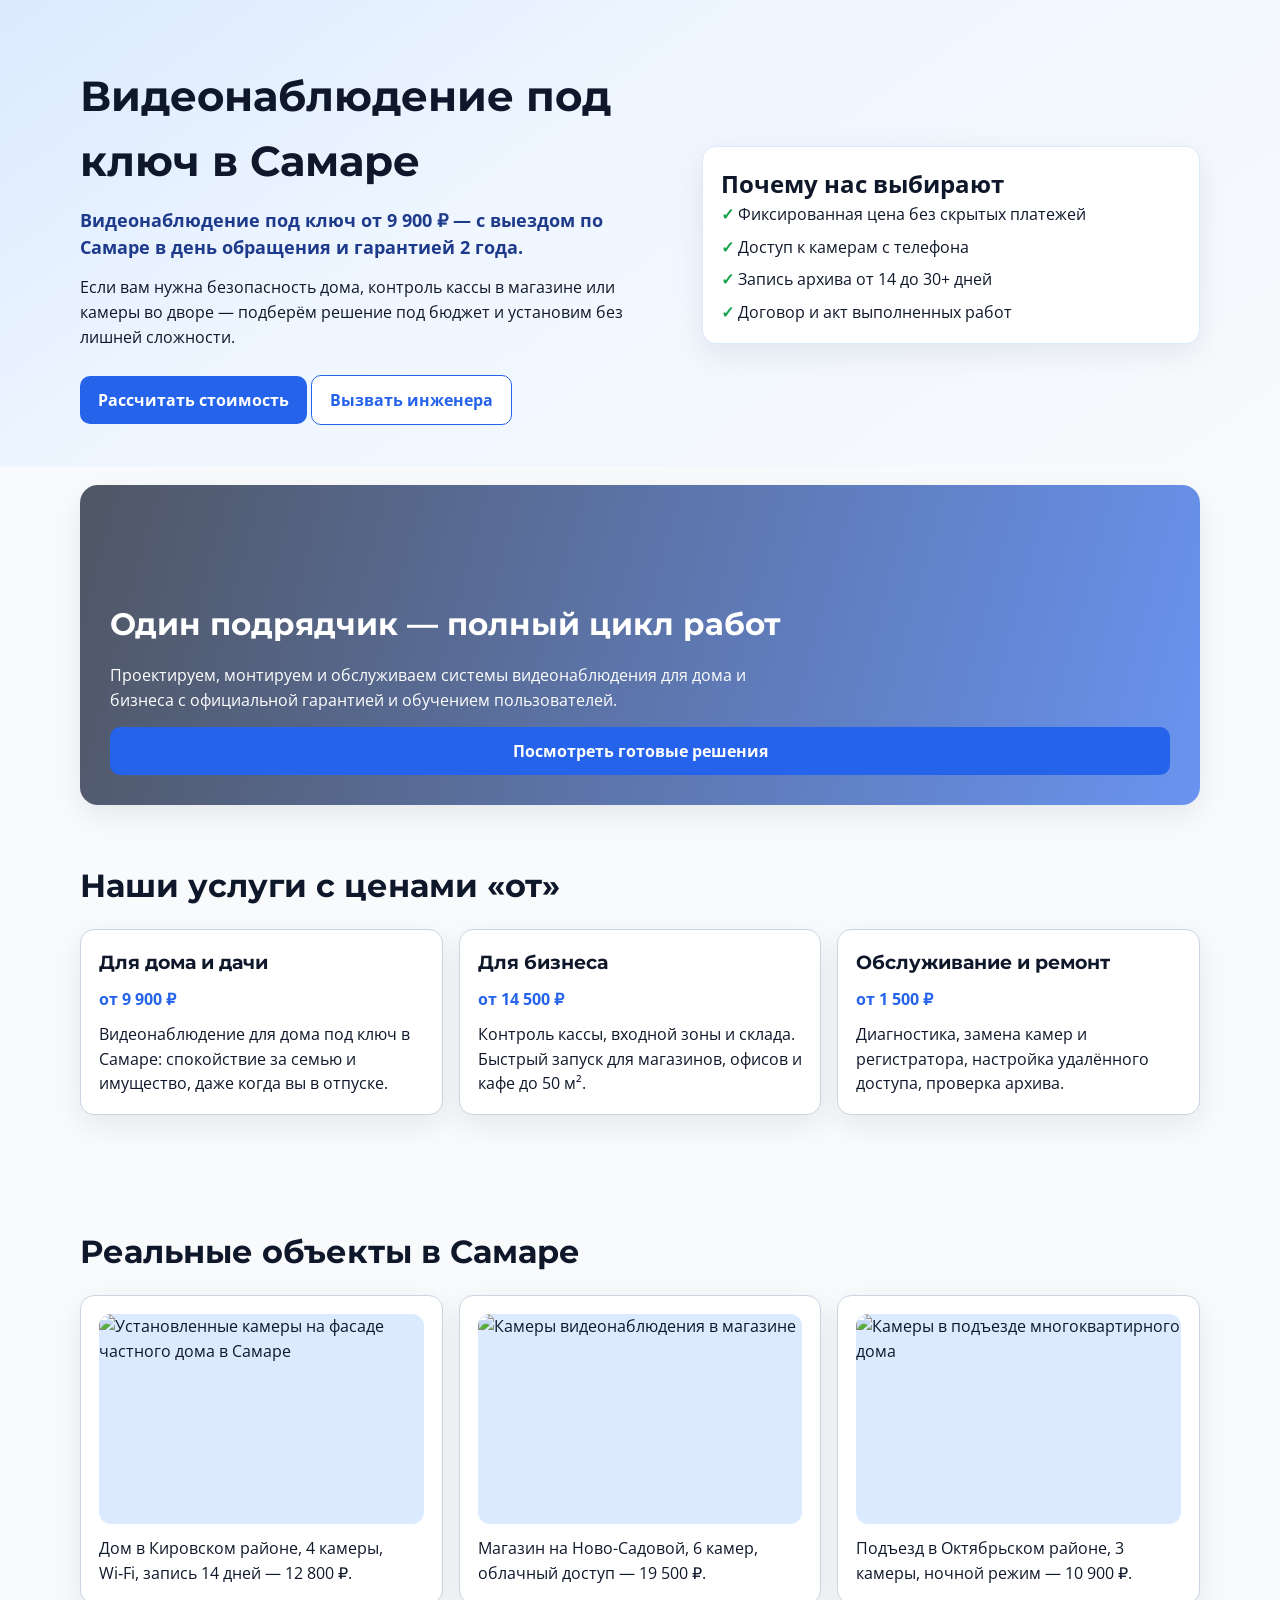
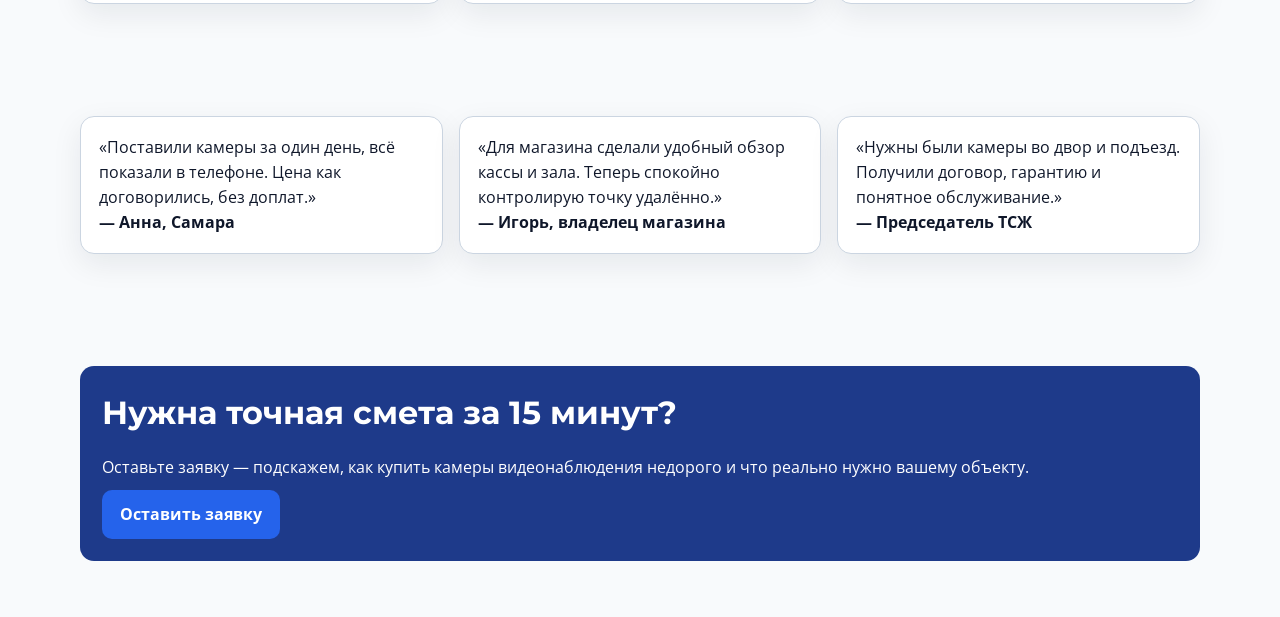
==== index.html @ 1992e1ee "Merge branch 'main' into codex/update-email-for-website-submissions" ====
<!DOCTYPE html>
<html lang="ru">
<head>
  <meta charset="UTF-8">
  <meta name="viewport" content="width=device-width, initial-scale=1.0">
  <title>Синтез Контроль — установка видеонаблюдения в Самаре от 9 900 ₽</title>
  <meta name="description" content="Установка видеонаблюдения Самара: дом, магазин, офис. Видеонаблюдение под ключ от 9 900 ₽, выезд в день обращения, гарантия 2 года.">
  <link rel="preconnect" href="https://fonts.googleapis.com">
  <link rel="preconnect" href="https://fonts.gstatic.com" crossorigin>
  <link href="https://fonts.googleapis.com/css2?family=Montserrat:wght@700&family=Open+Sans:wght@400;600;700&display=swap" rel="stylesheet">
  <link rel="stylesheet" href="css/style.css">
</head>
<body data-page="index">
  <a class="skip-link" href="#main">Перейти к содержимому</a>
  <div data-site-header></div>

  <main id="main">
    <section class="hero">
      <div class="container hero-grid">
        <div>
          <h1>Видеонаблюдение под ключ в Самаре</h1>
          <p class="offer">Видеонаблюдение под ключ от 9 900 ₽ — с выездом по Самаре в день обращения и гарантией 2 года.</p>
          <p>Если вам нужна безопасность дома, контроль кассы в магазине или камеры во дворе — подберём решение под бюджет и установим без лишней сложности.</p>
          <br>
          <a class="btn btn-primary" href="contacts.html#lead-form">Рассчитать стоимость</a>
          <a class="btn btn-outline" href="contacts.html">Вызвать инженера</a>
        </div>
        <aside class="hero-card">
          <h2>Почему нас выбирают</h2>
          <ul class="checks">
            <li>Фиксированная цена без скрытых платежей</li>
            <li>Доступ к камерам с телефона</li>
            <li>Запись архива от 14 до 30+ дней</li>
            <li>Договор и акт выполненных работ</li>
          </ul>
        </aside>
      </div>
    </section>


    <section class="hero-banner">
      <div class="container">
        <article class="banner-card" aria-label="Баннер с преимуществами">
          <h2>Один подрядчик — полный цикл работ</h2>
          <p>Проектируем, монтируем и обслуживаем системы видеонаблюдения для дома и бизнеса с официальной гарантией и обучением пользователей.</p>
          <a class="btn btn-primary" href="services.html">Посмотреть готовые решения</a>
        </article>
      </div>
    </section>

    <section class="section">
      <div class="container">
        <h2>Наши услуги с ценами «от»</h2>
        <div class="grid-3">
          <article class="service-card">
            <h3>Для дома и дачи</h3>
            <p class="price">от 9 900 ₽</p>
            <p>Видеонаблюдение для дома под ключ в Самаре: спокойствие за семью и имущество, даже когда вы в отпуске.</p>
          </article>
          <article class="service-card">
            <h3>Для бизнеса</h3>
            <p class="price">от 14 500 ₽</p>
            <p>Контроль кассы, входной зоны и склада. Быстрый запуск для магазинов, офисов и кафе до 50 м².</p>
          </article>
          <article class="service-card">
            <h3>Обслуживание и ремонт</h3>
            <p class="price">от 1 500 ₽</p>
            <p>Диагностика, замена камер и регистратора, настройка удалённого доступа, проверка архива.</p>
          </article>
        </div>
      </div>
    </section>

    <section class="section">
      <div class="container">
        <h2>Реальные объекты в Самаре</h2>
        <div class="grid-3">
          <figure class="portfolio-card">
            <div class="photo"><img src="https://images.unsplash.com/photo-1558002038-1055907df827?auto=format&fit=crop&w=900&q=60" alt="Установленные камеры на фасаде частного дома в Самаре"></div>
            <figcaption>Дом в Кировском районе, 4 камеры, Wi‑Fi, запись 14 дней — 12 800 ₽.</figcaption>
          </figure>
          <figure class="portfolio-card">
            <div class="photo"><img src="https://images.unsplash.com/photo-1607082350899-7e105aa886ae?auto=format&fit=crop&w=900&q=60" alt="Камеры видеонаблюдения в магазине"></div>
            <figcaption>Магазин на Ново-Садовой, 6 камер, облачный доступ — 19 500 ₽.</figcaption>
          </figure>
          <figure class="portfolio-card">
            <div class="photo"><img src="https://images.unsplash.com/photo-1545259741-2ea3ebf61fa3?auto=format&fit=crop&w=900&q=60" alt="Камеры в подъезде многоквартирного дома"></div>
            <figcaption>Подъезд в Октябрьском районе, 3 камеры, ночной режим — 10 900 ₽.</figcaption>
          </figure>
        </div>
      </div>
    </section>

    <section class="section">
      <div class="container grid-3">
        <article class="review-card">
          <p>«Поставили камеры за один день, всё показали в телефоне. Цена как договорились, без доплат.»</p>
          <strong>— Анна, Самара</strong>
        </article>
        <article class="review-card">
          <p>«Для магазина сделали удобный обзор кассы и зала. Теперь спокойно контролирую точку удалённо.»</p>
          <strong>— Игорь, владелец магазина</strong>
        </article>
        <article class="review-card">
          <p>«Нужны были камеры во двор и подъезд. Получили договор, гарантию и понятное обслуживание.»</p>
          <strong>— Председатель ТСЖ</strong>
        </article>
      </div>
    </section>

    <section class="section">
      <div class="container cta-strip">
        <div>
          <h2>Нужна точная смета за 15 минут?</h2>
          <p>Оставьте заявку — подскажем, как купить камеры видеонаблюдения недорого и что реально нужно вашему объекту.</p>
        </div>
        <a class="btn btn-primary" href="contacts.html#lead-form">Оставить заявку</a>
      </div>
    </section>
  </main>

  <div data-site-footer></div>

  <script src="js/main.js"></script>
  <!-- Вставьте коды Яндекс.Метрики и Google Analytics перед </body> -->
</body>
</html>
---- css/style.css ----
:root {
  --primary: #1e3a8a;
  --primary-light: #2563eb;
  --bg: #f8fafc;
  --white: #ffffff;
  --text: #0f172a;
  --muted: #475569;
  --border: #cbd5e1;
  --ok: #16a34a;
  --radius: 14px;
  --shadow: 0 10px 30px rgba(15, 23, 42, 0.08);
}

* {
  box-sizing: border-box;
  margin: 0;
  padding: 0;
}

html {
  scroll-behavior: smooth;
}

body {
  font-family: "Open Sans", Arial, sans-serif;
  color: var(--text);
  background: var(--bg);
  line-height: 1.55;
}

img {
  max-width: 100%;
  display: block;
}

a {
  color: inherit;
  text-decoration: none;
}

.container {
  width: min(1120px, 92%);
  margin: 0 auto;
}

.skip-link {
  position: absolute;
  left: -9999px;
}

.skip-link:focus {
  left: 12px;
  top: 12px;
  background: var(--primary-light);
  color: #fff;
  padding: 8px 12px;
  border-radius: 8px;
  z-index: 100;
}

.site-header {
  position: sticky;
  top: 0;
  z-index: 1000;
  border-bottom: 1px solid var(--border);
  background: rgba(255, 255, 255, 0.95);
  backdrop-filter: blur(6px);
}

.header-inner {
  display: flex;
  align-items: center;
  justify-content: space-between;
  gap: 16px;
  padding: 12px 0;
}

.logo {
  display: flex;
  align-items: center;
  gap: 10px;
  font-family: "Montserrat", "Open Sans", sans-serif;
  font-weight: 700;
}

.logo-badge {
  width: 34px;
  height: 34px;
  border-radius: 8px;
  background: var(--primary-light);
}

.nav {
  display: flex;
  align-items: center;
  gap: 14px;
  flex-wrap: wrap;
  justify-content: flex-end;
}

.nav-link {
  font-size: 0.94rem;
  color: var(--muted);
}

.nav-link.active,
.nav-link:hover {
  color: var(--primary);
}

.phone-pill {
  white-space: nowrap;
  font-weight: 700;
  color: var(--primary);
}

.btn {
  display: inline-flex;
  align-items: center;
  justify-content: center;
  gap: 6px;
  padding: 12px 18px;
  border: none;
  border-radius: 10px;
  font-weight: 700;
  cursor: pointer;
}

.btn-primary {
  background: var(--primary-light);
  color: #fff;
}

.btn-outline {
  border: 1px solid var(--primary-light);
  color: var(--primary-light);
  background: #fff;
}

.hero {
  padding: 64px 0 42px;
  background: linear-gradient(145deg, #dbeafe 0%, #eff6ff 40%, #f8fafc 100%);
}

.hero-grid {
  display: grid;
  grid-template-columns: 1.2fr 1fr;
  gap: 24px;
  align-items: center;
}

.hero h1,
.page-hero h1 {
  font-family: "Montserrat", "Open Sans", sans-serif;
  font-size: clamp(1.8rem, 3.3vw, 2.7rem);
  margin-bottom: 12px;
}

.hero .offer {
  font-size: 1.1rem;
  font-weight: 700;
  color: var(--primary);
  margin-bottom: 14px;
}

.hero-card,
.info-card {
  background: #fff;
  border-radius: var(--radius);
  box-shadow: var(--shadow);
  border: 1px solid #dbeafe;
  padding: 18px;
}

.hero-banner {
  padding: 18px 0 0;
}

.banner-card {
  min-height: 320px;
  border-radius: 18px;
  padding: 30px;
  background: linear-gradient(105deg, rgba(15, 23, 42, 0.72), rgba(37, 99, 235, 0.68)),
    url('https://images.unsplash.com/photo-1563013544-824ae1b704d3?auto=format&fit=crop&w=1600&q=60') center/cover;
  color: #fff;
  display: flex;
  flex-direction: column;
  justify-content: flex-end;
  gap: 14px;
  box-shadow: var(--shadow);
}

.banner-card h2 {
  font-family: "Montserrat", "Open Sans", sans-serif;
  font-size: clamp(1.5rem, 2.4vw, 2.1rem);
}

.banner-card p {
  max-width: 700px;
}

.section {
  padding: 56px 0;
}

.section h2 {
  font-family: "Montserrat", "Open Sans", sans-serif;
  font-size: clamp(1.4rem, 2.6vw, 2rem);
  margin-bottom: 18px;
}

.grid-3 {
  display: grid;
  grid-template-columns: repeat(3, minmax(0, 1fr));
  gap: 16px;
}

.grid-2 {
  display: grid;
  grid-template-columns: repeat(2, minmax(0, 1fr));
  gap: 18px;
}

.service-card,
.review-card,
.portfolio-card,
.contact-card {
  background: var(--white);
  border: 1px solid var(--border);
  border-radius: var(--radius);
  padding: 18px;
  box-shadow: var(--shadow);
}

.service-card h3,
.portfolio-card h3 {
  margin-bottom: 10px;
  font-family: "Montserrat", "Open Sans", sans-serif;
}

.service-accordion {
  display: grid;
  gap: 14px;
}

.service-expand {
  border-radius: var(--radius);
  border: 1px solid #bfdbfe;
  background: #fff;
  box-shadow: var(--shadow);
  overflow: hidden;
}

.service-expand summary {
  list-style: none;
  cursor: pointer;
  padding: 18px;
  display: flex;
  justify-content: space-between;
  align-items: center;
  gap: 10px;
  background: linear-gradient(145deg, #eff6ff 0%, #fff 100%);
}

.service-expand summary::-webkit-details-marker {
  display: none;
}

.service-expand summary strong {
  font-family: "Montserrat", "Open Sans", sans-serif;
  font-size: 1.08rem;
  display: block;
}

.service-expand summary small {
  color: var(--muted);
}

.expand-content {
  padding: 0 18px 18px;
}

.expand-content ul {
  padding-left: 20px;
  display: grid;
  gap: 8px;
}

.price {
  color: var(--primary-light);
  font-weight: 700;
  margin-bottom: 10px;
}

.checks {
  list-style: none;
  display: grid;
  gap: 8px;
}

.checks li::before {
  content: "✓ ";
  color: var(--ok);
  font-weight: 700;
}

.photo {
  border-radius: 12px;
  overflow: hidden;
  background: #dbeafe;
  height: 210px;
  margin-bottom: 12px;
}

.photo img {
  width: 100%;
  height: 100%;
  object-fit: cover;
}

.cta-strip {
  background: var(--primary);
  color: #fff;
  border-radius: var(--radius);
  padding: 22px;
  display: flex;
  justify-content: space-between;
  align-items: center;
  gap: 10px;
  flex-wrap: wrap;
}

.page-hero {
  padding: 44px 0;
  background: linear-gradient(145deg, #eff6ff 0%, #f8fafc 100%);
  border-bottom: 1px solid #dbeafe;
}

.contact-highlight {
  border-color: #bfdbfe;
}

.social-links {
  display: flex;
  flex-wrap: wrap;
  gap: 10px;
  margin: 14px 0 10px;
}

.social-link {
  display: inline-flex;
  align-items: center;
  gap: 8px;
  padding: 8px 12px;
  border-radius: 999px;
  font-weight: 700;
  color: #fff;
}

.social-link.tg {
  background: #229ed9;
}

.social-link.max {
  background: #6366f1;
}

.social-link svg {
  width: 18px;
  height: 18px;
  fill: currentColor;
}

.max-icon {
  width: 18px;
  height: 18px;
  border-radius: 50%;
  display: grid;
  place-items: center;
  font-size: 0.75rem;
  background: rgba(255, 255, 255, 0.24);
}

.form {
  display: grid;
  gap: 10px;
}

.form input,
.form select,
.form textarea {
  width: 100%;
  border: 1px solid var(--border);
  border-radius: 10px;
  padding: 10px 12px;
  font: inherit;
}

.form small {
  color: var(--muted);
}

.form-note {
  color: var(--ok);
  min-height: 1.2em;
}

.site-footer {
  margin-top: 54px;
  background: #0f172a;
  color: #cbd5e1;
  padding: 30px 0;
}

.footer-grid {
  display: grid;
  gap: 10px;
}

.mobile-actions {
  display: none;
}

@media (max-width: 980px) {
  .hero-grid,
  .grid-3,
  .grid-2 {
    grid-template-columns: 1fr;
  }
}

@media (max-width: 760px) {
  .header-inner {
    align-items: flex-start;
    flex-direction: column;
  }

  .nav {
    justify-content: flex-start;
  }

  .mobile-actions {
    display: grid;
    grid-template-columns: 1fr 1fr 1fr;
    position: fixed;
    bottom: 0;
    left: 0;
    right: 0;
    background: #fff;
    border-top: 1px solid var(--border);
    z-index: 1000;
  }

  .mobile-actions a {
    text-align: center;
    padding: 12px;
    font-weight: 700;
  }

  .mobile-actions .tg {
    background: #0ea5e9;
    color: #fff;
  }

  .mobile-actions .max {
    background: #7c3aed;
    color: #fff;
  }

  .site-footer {
    padding-bottom: 78px;
  }
}
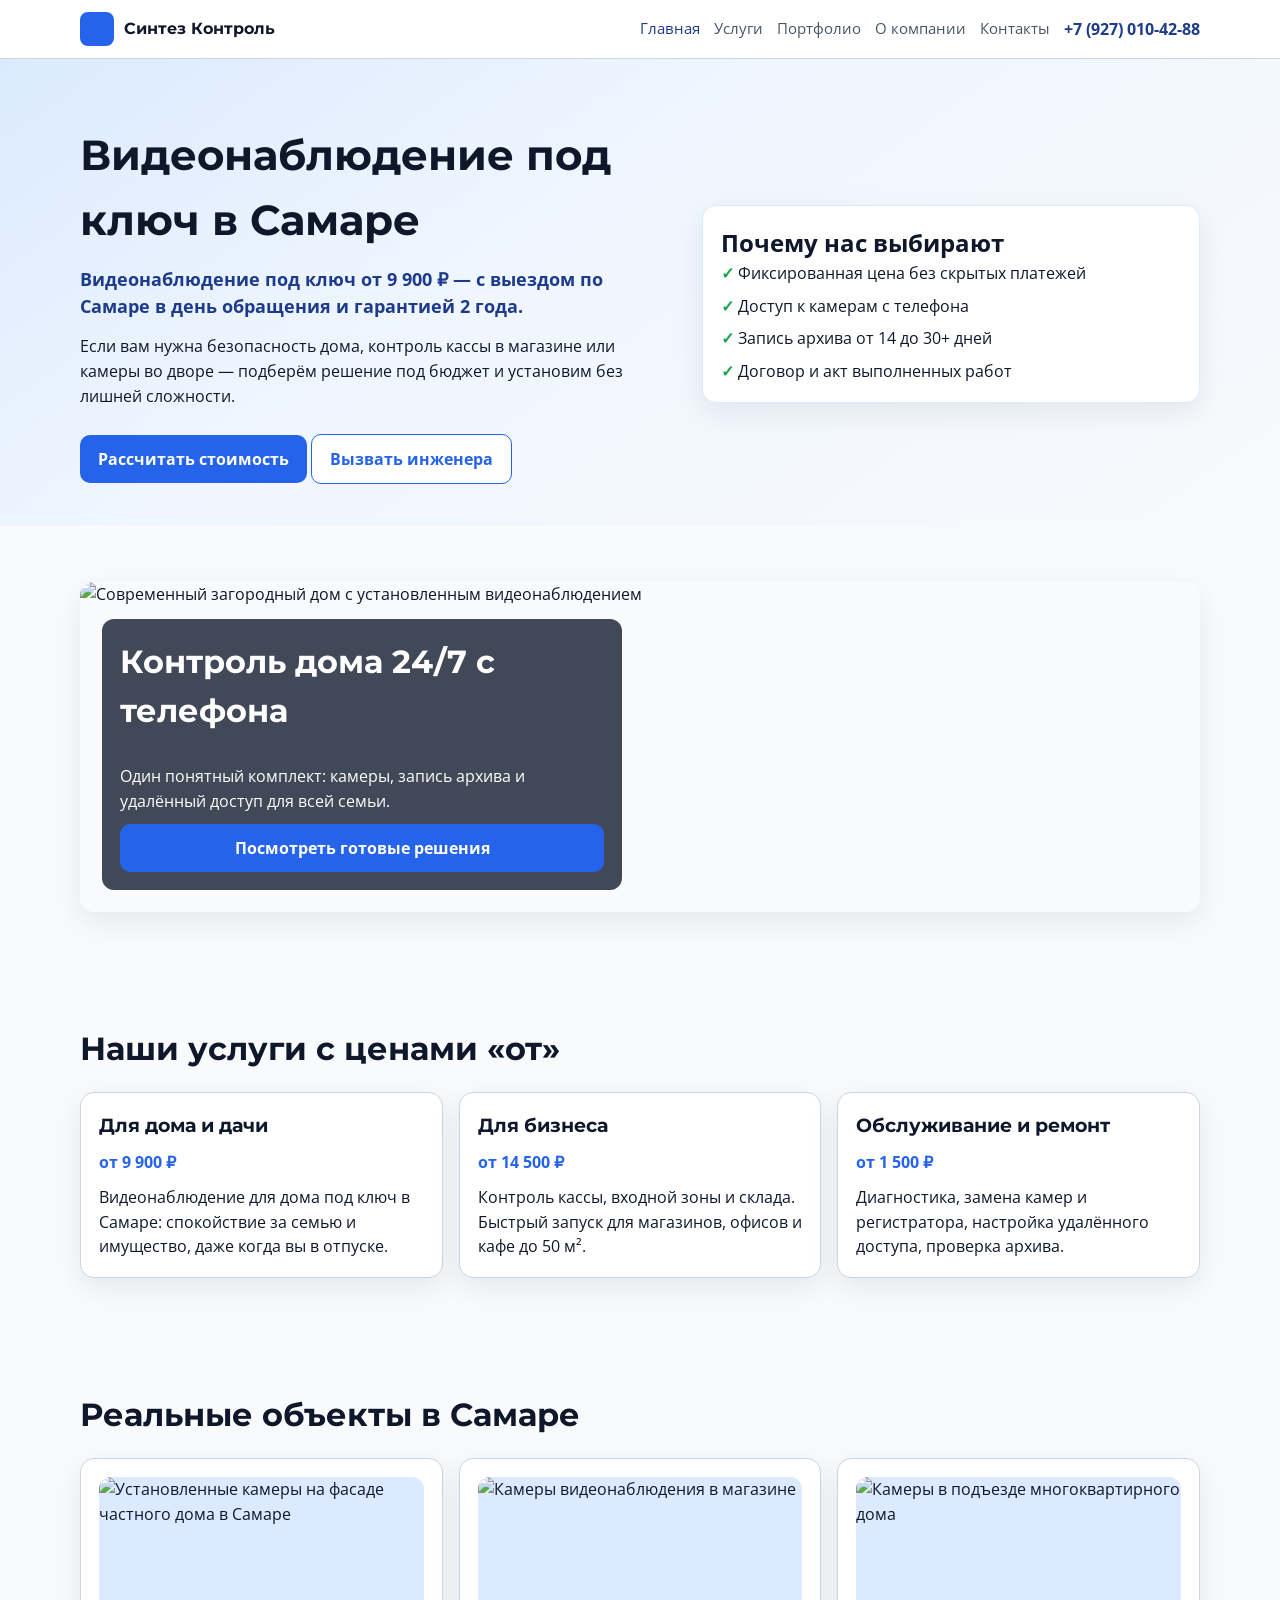
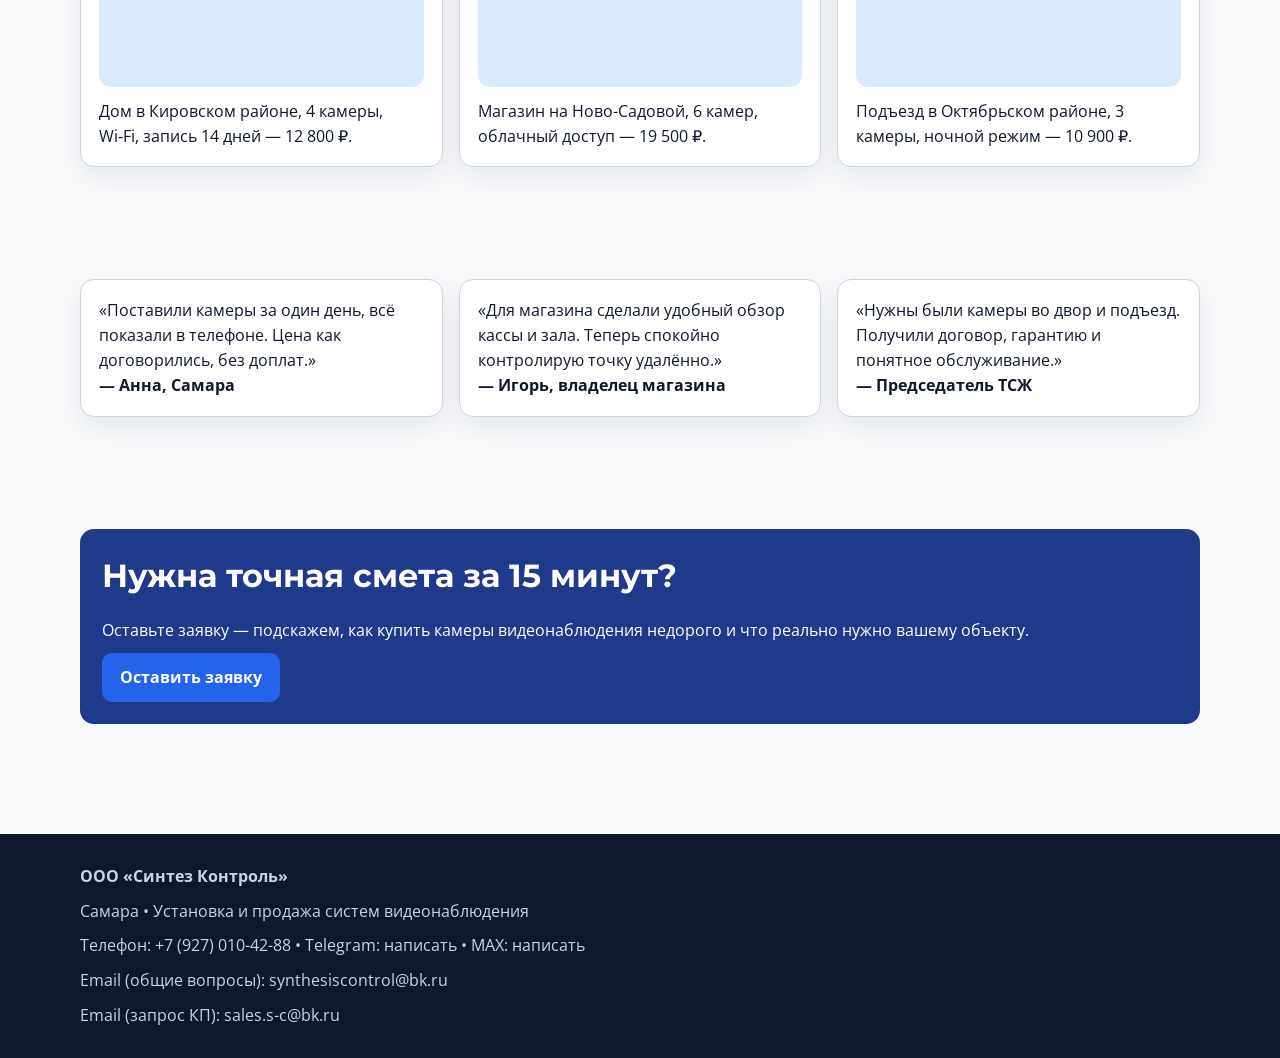
==== commit 539197b6: "Обновить лид-форму и дизайн ключевых страниц" ====
--- a/index.html
+++ b/index.html
@@ -37,13 +37,15 @@
       </div>
     </section>
 
-
-    <section class="hero-banner">
+    <section class="section">
       <div class="container">
-        <article class="banner-card" aria-label="Баннер с преимуществами">
-          <h2>Один подрядчик — полный цикл работ</h2>
-          <p>Проектируем, монтируем и обслуживаем системы видеонаблюдения для дома и бизнеса с официальной гарантией и обучением пользователей.</p>
-          <a class="btn btn-primary" href="services.html">Посмотреть готовые решения</a>
+        <article class="promo-banner">
+          <img src="https://images.unsplash.com/photo-1594904351111-a072f80b1a71?auto=format&fit=crop&w=1600&q=80" alt="Современный загородный дом с установленным видеонаблюдением">
+          <div class="promo-banner__content">
+            <h2>Контроль дома 24/7 с телефона</h2>
+            <p>Один понятный комплект: камеры, запись архива и удалённый доступ для всей семьи.</p>
+            <a class="btn btn-primary" href="services.html">Посмотреть готовые решения</a>
+          </div>
         </article>
       </div>
     </section>
--- a/css/style.css
+++ b/css/style.css
@@ -172,33 +172,6 @@
   padding: 18px;
 }
 
-.hero-banner {
-  padding: 18px 0 0;
-}
-
-.banner-card {
-  min-height: 320px;
-  border-radius: 18px;
-  padding: 30px;
-  background: linear-gradient(105deg, rgba(15, 23, 42, 0.72), rgba(37, 99, 235, 0.68)),
-    url('https://images.unsplash.com/photo-1563013544-824ae1b704d3?auto=format&fit=crop&w=1600&q=60') center/cover;
-  color: #fff;
-  display: flex;
-  flex-direction: column;
-  justify-content: flex-end;
-  gap: 14px;
-  box-shadow: var(--shadow);
-}
-
-.banner-card h2 {
-  font-family: "Montserrat", "Open Sans", sans-serif;
-  font-size: clamp(1.5rem, 2.4vw, 2.1rem);
-}
-
-.banner-card p {
-  max-width: 700px;
-}
-
 .section {
   padding: 56px 0;
 }
@@ -238,54 +211,6 @@
   font-family: "Montserrat", "Open Sans", sans-serif;
 }
 
-.service-accordion {
-  display: grid;
-  gap: 14px;
-}
-
-.service-expand {
-  border-radius: var(--radius);
-  border: 1px solid #bfdbfe;
-  background: #fff;
-  box-shadow: var(--shadow);
-  overflow: hidden;
-}
-
-.service-expand summary {
-  list-style: none;
-  cursor: pointer;
-  padding: 18px;
-  display: flex;
-  justify-content: space-between;
-  align-items: center;
-  gap: 10px;
-  background: linear-gradient(145deg, #eff6ff 0%, #fff 100%);
-}
-
-.service-expand summary::-webkit-details-marker {
-  display: none;
-}
-
-.service-expand summary strong {
-  font-family: "Montserrat", "Open Sans", sans-serif;
-  font-size: 1.08rem;
-  display: block;
-}
-
-.service-expand summary small {
-  color: var(--muted);
-}
-
-.expand-content {
-  padding: 0 18px 18px;
-}
-
-.expand-content ul {
-  padding-left: 20px;
-  display: grid;
-  gap: 8px;
-}
-
 .price {
   color: var(--primary-light);
   font-weight: 700;
@@ -334,51 +259,6 @@
   padding: 44px 0;
   background: linear-gradient(145deg, #eff6ff 0%, #f8fafc 100%);
   border-bottom: 1px solid #dbeafe;
-}
-
-.contact-highlight {
-  border-color: #bfdbfe;
-}
-
-.social-links {
-  display: flex;
-  flex-wrap: wrap;
-  gap: 10px;
-  margin: 14px 0 10px;
-}
-
-.social-link {
-  display: inline-flex;
-  align-items: center;
-  gap: 8px;
-  padding: 8px 12px;
-  border-radius: 999px;
-  font-weight: 700;
-  color: #fff;
-}
-
-.social-link.tg {
-  background: #229ed9;
-}
-
-.social-link.max {
-  background: #6366f1;
-}
-
-.social-link svg {
-  width: 18px;
-  height: 18px;
-  fill: currentColor;
-}
-
-.max-icon {
-  width: 18px;
-  height: 18px;
-  border-radius: 50%;
-  display: grid;
-  place-items: center;
-  font-size: 0.75rem;
-  background: rgba(255, 255, 255, 0.24);
 }
 
 .form {
@@ -421,6 +301,129 @@
   display: none;
 }
 
+
+.promo-banner {
+  position: relative;
+  min-height: 330px;
+  border-radius: var(--radius);
+  overflow: hidden;
+  box-shadow: var(--shadow);
+}
+
+.promo-banner img {
+  width: 100%;
+  height: 100%;
+  object-fit: cover;
+}
+
+.promo-banner__content {
+  position: absolute;
+  left: 22px;
+  bottom: 22px;
+  max-width: 520px;
+  background: rgba(15, 23, 42, 0.78);
+  color: #fff;
+  padding: 18px;
+  border-radius: 12px;
+  display: grid;
+  gap: 10px;
+}
+
+.services-stack {
+  display: grid;
+  gap: 14px;
+}
+
+.service-accordion {
+  background: linear-gradient(160deg, #ffffff 0%, #f8fbff 100%);
+  border: 1px solid #bfdbfe;
+  border-radius: var(--radius);
+  padding: 18px;
+  box-shadow: var(--shadow);
+}
+
+.service-accordion summary {
+  list-style: none;
+  display: flex;
+  align-items: center;
+  justify-content: space-between;
+  gap: 12px;
+  cursor: pointer;
+}
+
+.service-accordion summary::-webkit-details-marker {
+  display: none;
+}
+
+.accordion-hint {
+  color: var(--muted);
+  font-size: 0.9rem;
+}
+
+.service-accordion__body {
+  margin-top: 14px;
+  padding-top: 14px;
+  border-top: 1px dashed #bfdbfe;
+}
+
+.service-accordion__body ul {
+  margin-top: 10px;
+  padding-left: 18px;
+  display: grid;
+  gap: 8px;
+}
+
+.contacts-layout .contact-card {
+  padding: 24px;
+}
+
+.contact-card--highlight {
+  background: linear-gradient(155deg, #eff6ff 0%, #ffffff 100%);
+  border-color: #bfdbfe;
+}
+
+.social-grid {
+  display: grid;
+  grid-template-columns: repeat(2, minmax(0, 1fr));
+  gap: 10px;
+  margin: 14px 0;
+}
+
+.social-link {
+  display: inline-flex;
+  align-items: center;
+  justify-content: center;
+  gap: 8px;
+  border-radius: 10px;
+  padding: 12px 14px;
+  font-weight: 700;
+  color: #fff;
+}
+
+.social-link__icon {
+  width: 26px;
+  height: 26px;
+  border-radius: 50%;
+  display: inline-flex;
+  align-items: center;
+  justify-content: center;
+  font-size: 0.9rem;
+  background: rgba(255, 255, 255, 0.25);
+}
+
+.social-link--telegram {
+  background: #0ea5e9;
+}
+
+.social-link--max {
+  background: #7c3aed;
+}
+
+.form button[disabled] {
+  opacity: 0.7;
+  cursor: wait;
+}
+
 @media (max-width: 980px) {
   .hero-grid,
   .grid-3,
@@ -437,6 +440,21 @@
 
   .nav {
     justify-content: flex-start;
+  }
+
+  .promo-banner {
+    min-height: 280px;
+  }
+
+  .promo-banner__content {
+    left: 14px;
+    right: 14px;
+    bottom: 14px;
+    max-width: none;
+  }
+
+  .social-grid {
+    grid-template-columns: 1fr;
   }
 
   .mobile-actions {
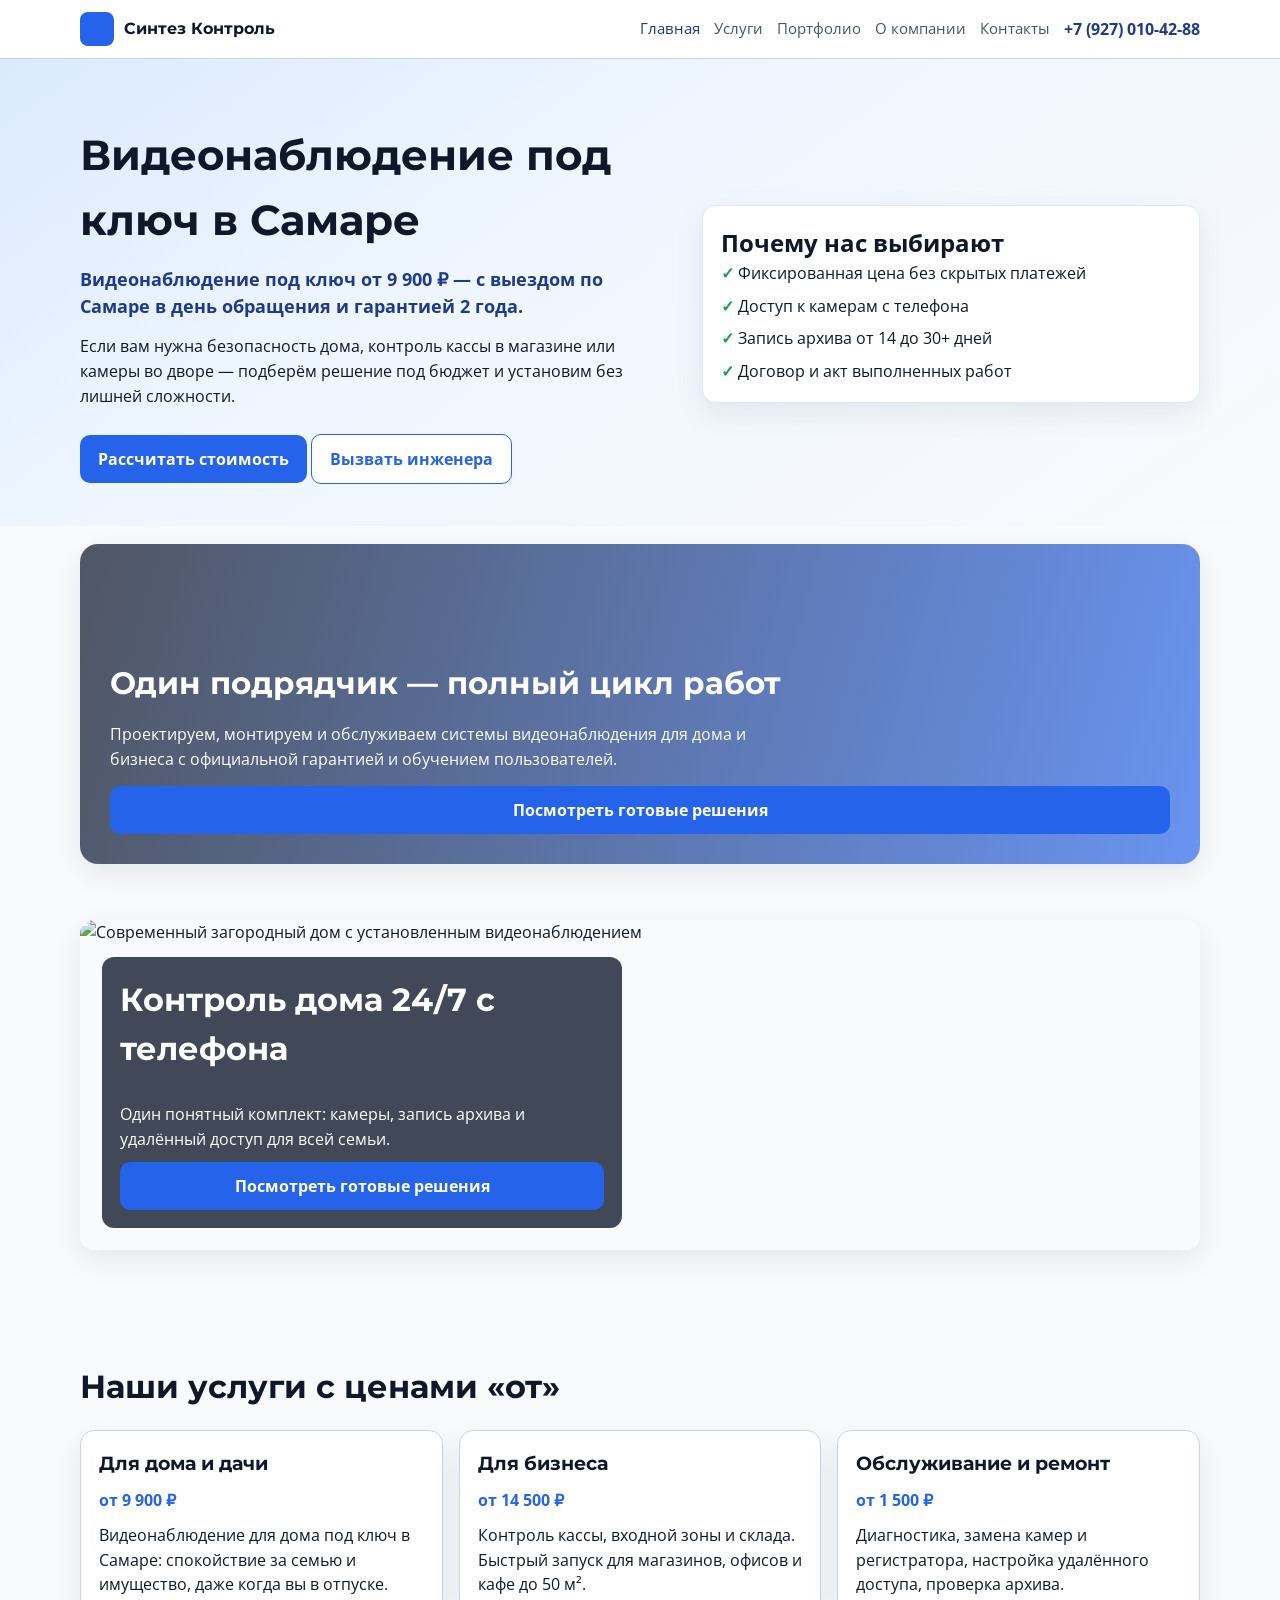
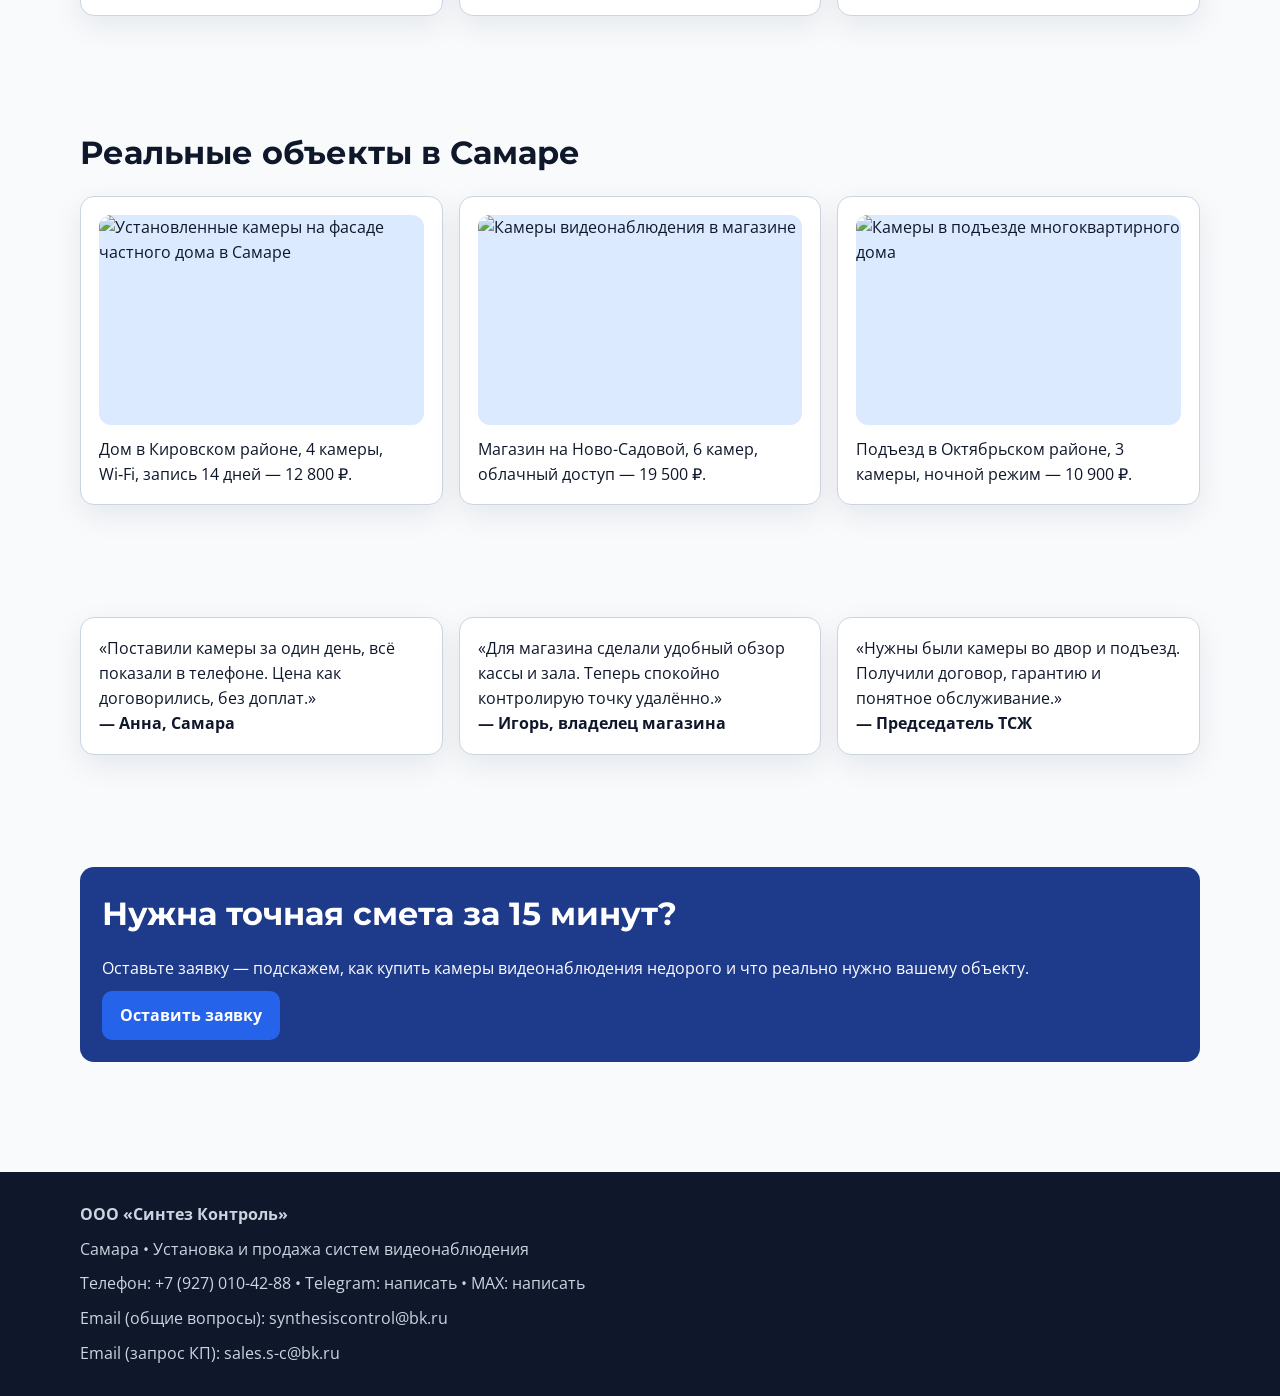
==== commit 806ecf9f: "Merge branch 'main' into codex/replace-phone-number-and-update-messaging-apps" ====
--- a/index.html
+++ b/index.html
@@ -34,6 +34,17 @@
             <li>Договор и акт выполненных работ</li>
           </ul>
         </aside>
+      </div>
+    </section>
+
+
+    <section class="hero-banner">
+      <div class="container">
+        <article class="banner-card" aria-label="Баннер с преимуществами">
+          <h2>Один подрядчик — полный цикл работ</h2>
+          <p>Проектируем, монтируем и обслуживаем системы видеонаблюдения для дома и бизнеса с официальной гарантией и обучением пользователей.</p>
+          <a class="btn btn-primary" href="services.html">Посмотреть готовые решения</a>
+        </article>
       </div>
     </section>
 
--- a/css/style.css
+++ b/css/style.css
@@ -172,6 +172,33 @@
   padding: 18px;
 }
 
+.hero-banner {
+  padding: 18px 0 0;
+}
+
+.banner-card {
+  min-height: 320px;
+  border-radius: 18px;
+  padding: 30px;
+  background: linear-gradient(105deg, rgba(15, 23, 42, 0.72), rgba(37, 99, 235, 0.68)),
+    url('https://images.unsplash.com/photo-1563013544-824ae1b704d3?auto=format&fit=crop&w=1600&q=60') center/cover;
+  color: #fff;
+  display: flex;
+  flex-direction: column;
+  justify-content: flex-end;
+  gap: 14px;
+  box-shadow: var(--shadow);
+}
+
+.banner-card h2 {
+  font-family: "Montserrat", "Open Sans", sans-serif;
+  font-size: clamp(1.5rem, 2.4vw, 2.1rem);
+}
+
+.banner-card p {
+  max-width: 700px;
+}
+
 .section {
   padding: 56px 0;
 }
@@ -211,6 +238,54 @@
   font-family: "Montserrat", "Open Sans", sans-serif;
 }
 
+.service-accordion {
+  display: grid;
+  gap: 14px;
+}
+
+.service-expand {
+  border-radius: var(--radius);
+  border: 1px solid #bfdbfe;
+  background: #fff;
+  box-shadow: var(--shadow);
+  overflow: hidden;
+}
+
+.service-expand summary {
+  list-style: none;
+  cursor: pointer;
+  padding: 18px;
+  display: flex;
+  justify-content: space-between;
+  align-items: center;
+  gap: 10px;
+  background: linear-gradient(145deg, #eff6ff 0%, #fff 100%);
+}
+
+.service-expand summary::-webkit-details-marker {
+  display: none;
+}
+
+.service-expand summary strong {
+  font-family: "Montserrat", "Open Sans", sans-serif;
+  font-size: 1.08rem;
+  display: block;
+}
+
+.service-expand summary small {
+  color: var(--muted);
+}
+
+.expand-content {
+  padding: 0 18px 18px;
+}
+
+.expand-content ul {
+  padding-left: 20px;
+  display: grid;
+  gap: 8px;
+}
+
 .price {
   color: var(--primary-light);
   font-weight: 700;
@@ -259,6 +334,51 @@
   padding: 44px 0;
   background: linear-gradient(145deg, #eff6ff 0%, #f8fafc 100%);
   border-bottom: 1px solid #dbeafe;
+}
+
+.contact-highlight {
+  border-color: #bfdbfe;
+}
+
+.social-links {
+  display: flex;
+  flex-wrap: wrap;
+  gap: 10px;
+  margin: 14px 0 10px;
+}
+
+.social-link {
+  display: inline-flex;
+  align-items: center;
+  gap: 8px;
+  padding: 8px 12px;
+  border-radius: 999px;
+  font-weight: 700;
+  color: #fff;
+}
+
+.social-link.tg {
+  background: #229ed9;
+}
+
+.social-link.max {
+  background: #6366f1;
+}
+
+.social-link svg {
+  width: 18px;
+  height: 18px;
+  fill: currentColor;
+}
+
+.max-icon {
+  width: 18px;
+  height: 18px;
+  border-radius: 50%;
+  display: grid;
+  place-items: center;
+  font-size: 0.75rem;
+  background: rgba(255, 255, 255, 0.24);
 }
 
 .form {
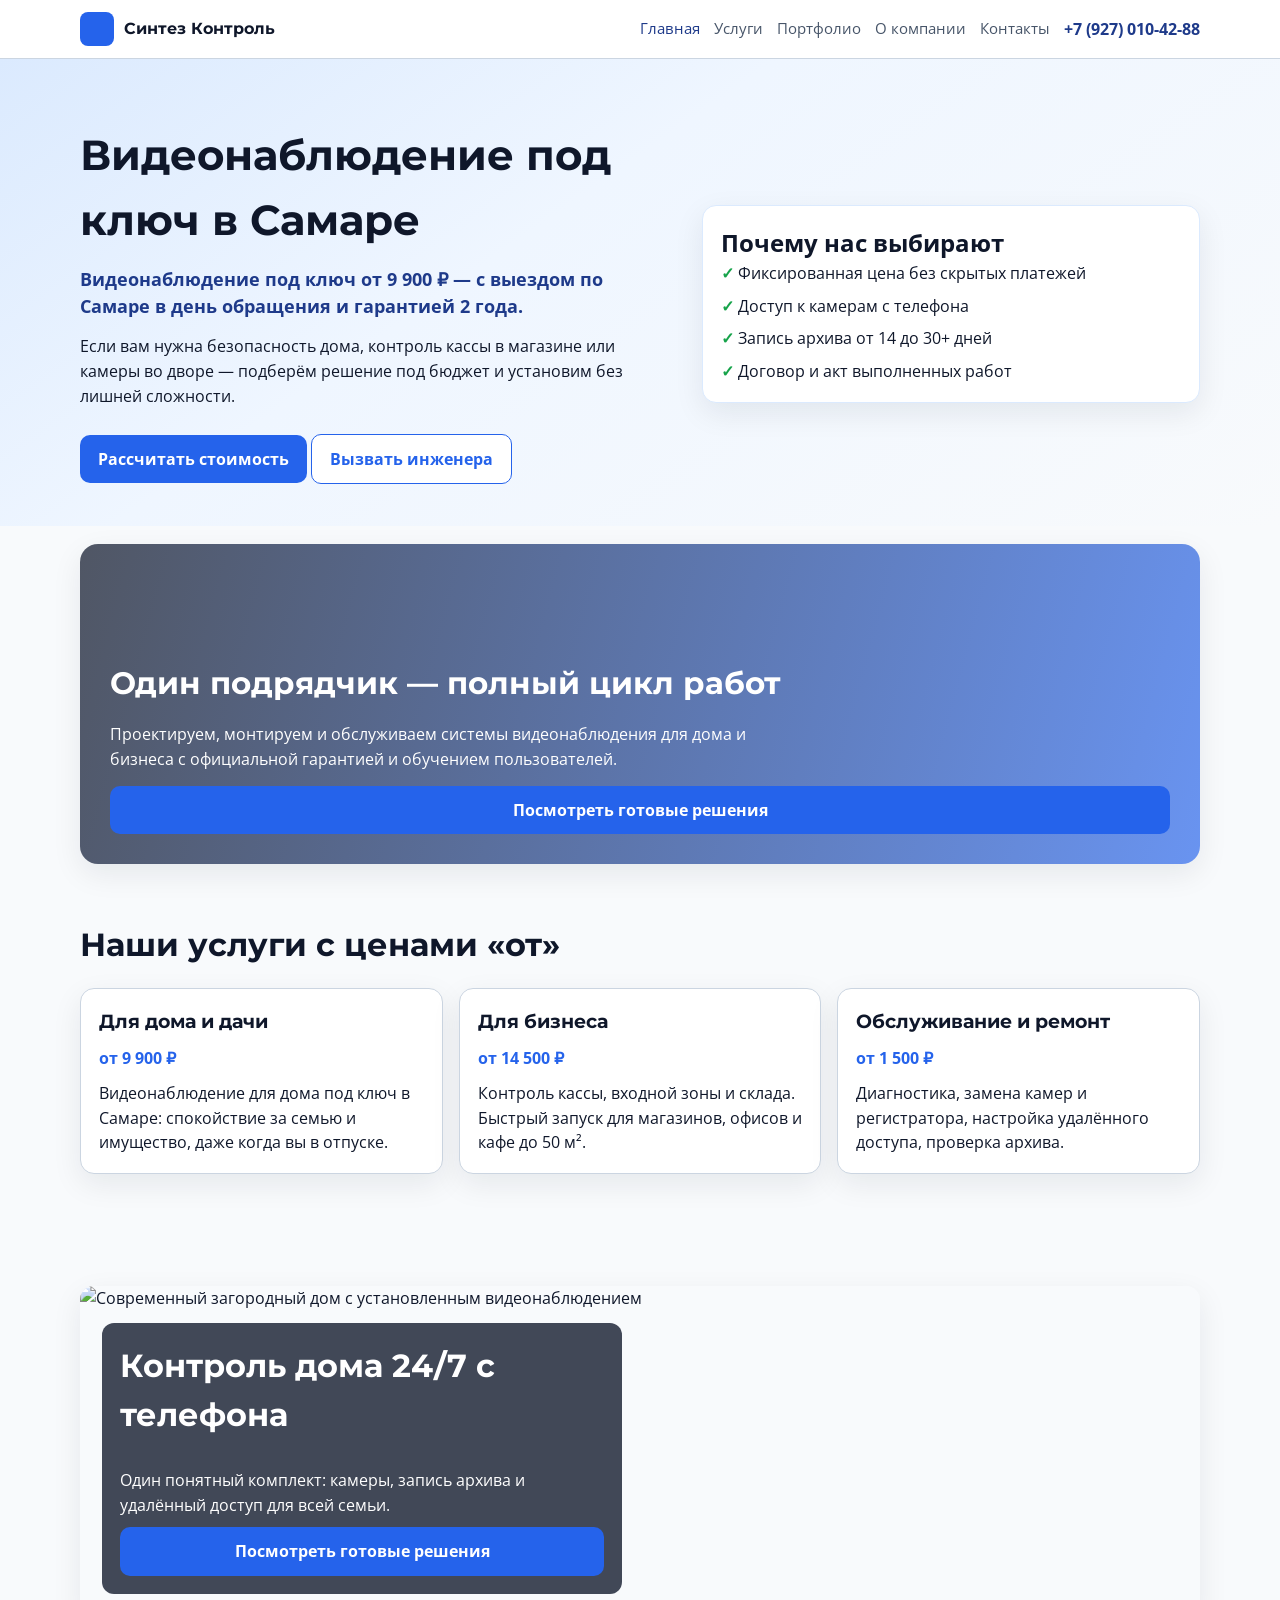
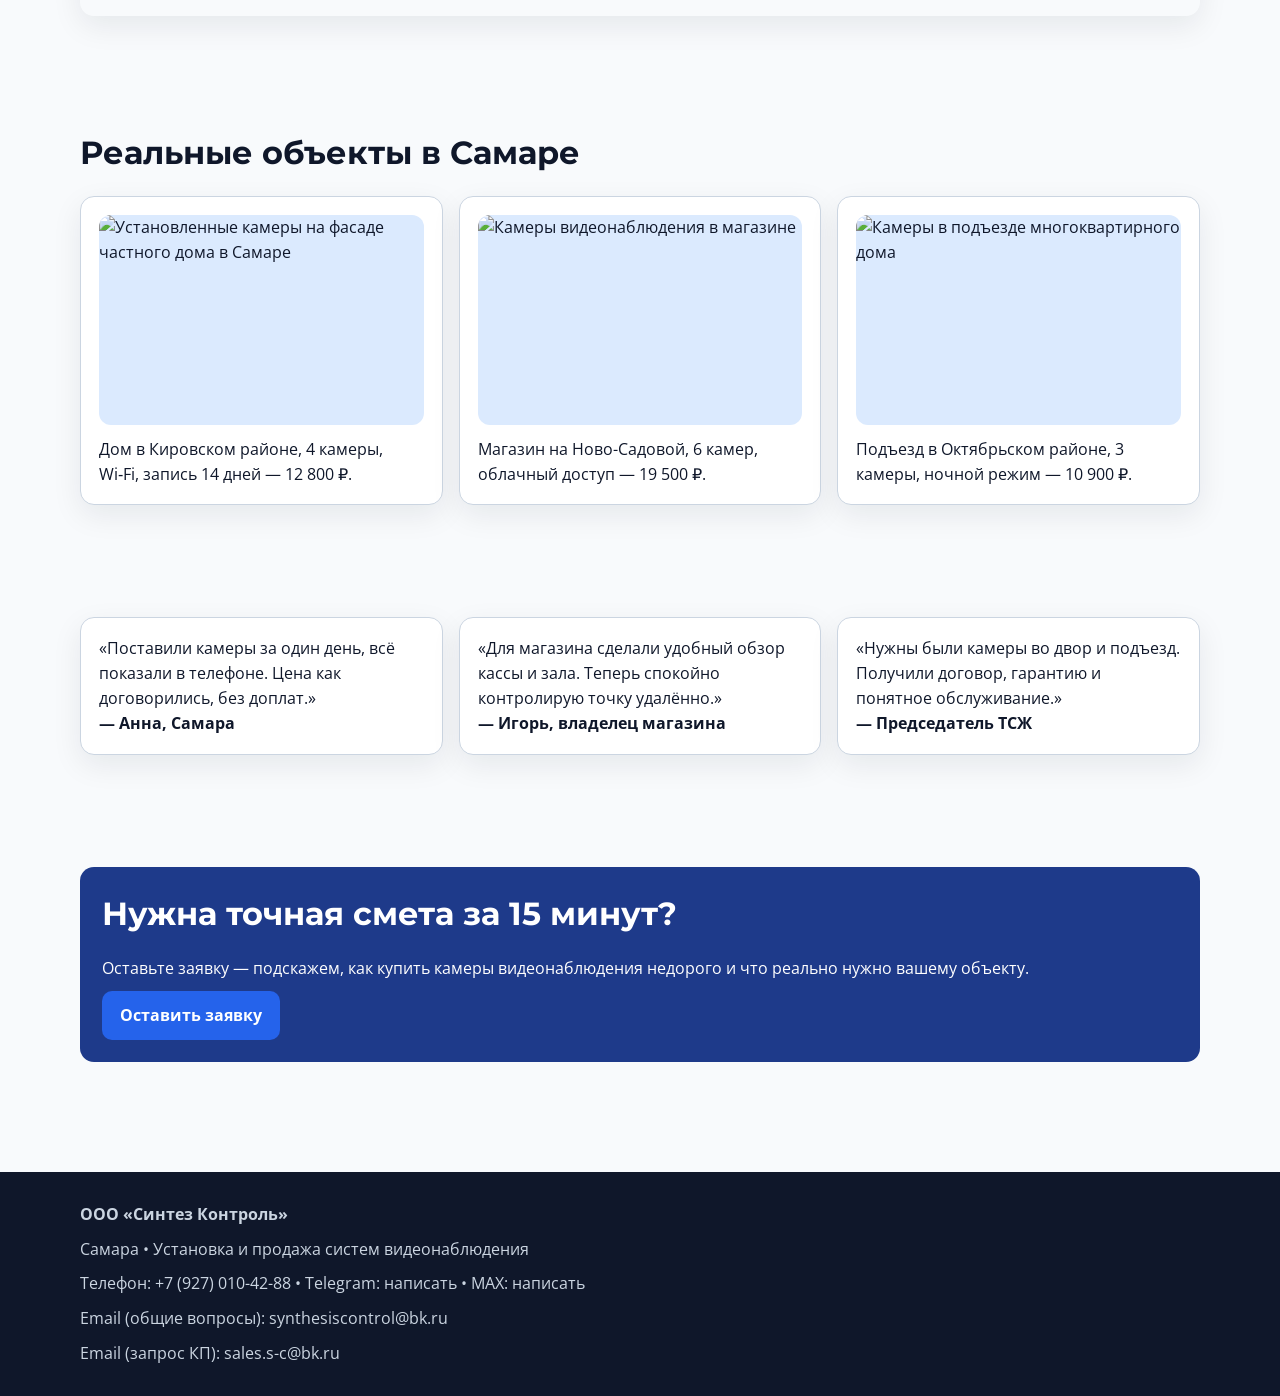
==== commit 0a860877: "fix email push" ====
--- a/index.html
+++ b/index.html
@@ -50,19 +50,6 @@
 
     <section class="section">
       <div class="container">
-        <article class="promo-banner">
-          <img src="https://images.unsplash.com/photo-1594904351111-a072f80b1a71?auto=format&fit=crop&w=1600&q=80" alt="Современный загородный дом с установленным видеонаблюдением">
-          <div class="promo-banner__content">
-            <h2>Контроль дома 24/7 с телефона</h2>
-            <p>Один понятный комплект: камеры, запись архива и удалённый доступ для всей семьи.</p>
-            <a class="btn btn-primary" href="services.html">Посмотреть готовые решения</a>
-          </div>
-        </article>
-      </div>
-    </section>
-
-    <section class="section">
-      <div class="container">
         <h2>Наши услуги с ценами «от»</h2>
         <div class="grid-3">
           <article class="service-card">
@@ -81,6 +68,19 @@
             <p>Диагностика, замена камер и регистратора, настройка удалённого доступа, проверка архива.</p>
           </article>
         </div>
+      </div>
+    </section>
+
+    <section class="section">
+      <div class="container">
+        <article class="promo-banner">
+          <img src="https://images.unsplash.com/photo-1594904351111-a072f80b1a71?auto=format&fit=crop&w=1600&q=80" alt="Современный загородный дом с установленным видеонаблюдением">
+          <div class="promo-banner__content">
+            <h2>Контроль дома 24/7 с телефона</h2>
+            <p>Один понятный комплект: камеры, запись архива и удалённый доступ для всей семьи.</p>
+            <a class="btn btn-primary" href="services.html">Посмотреть готовые решения</a>
+          </div>
+        </article>
       </div>
     </section>
 
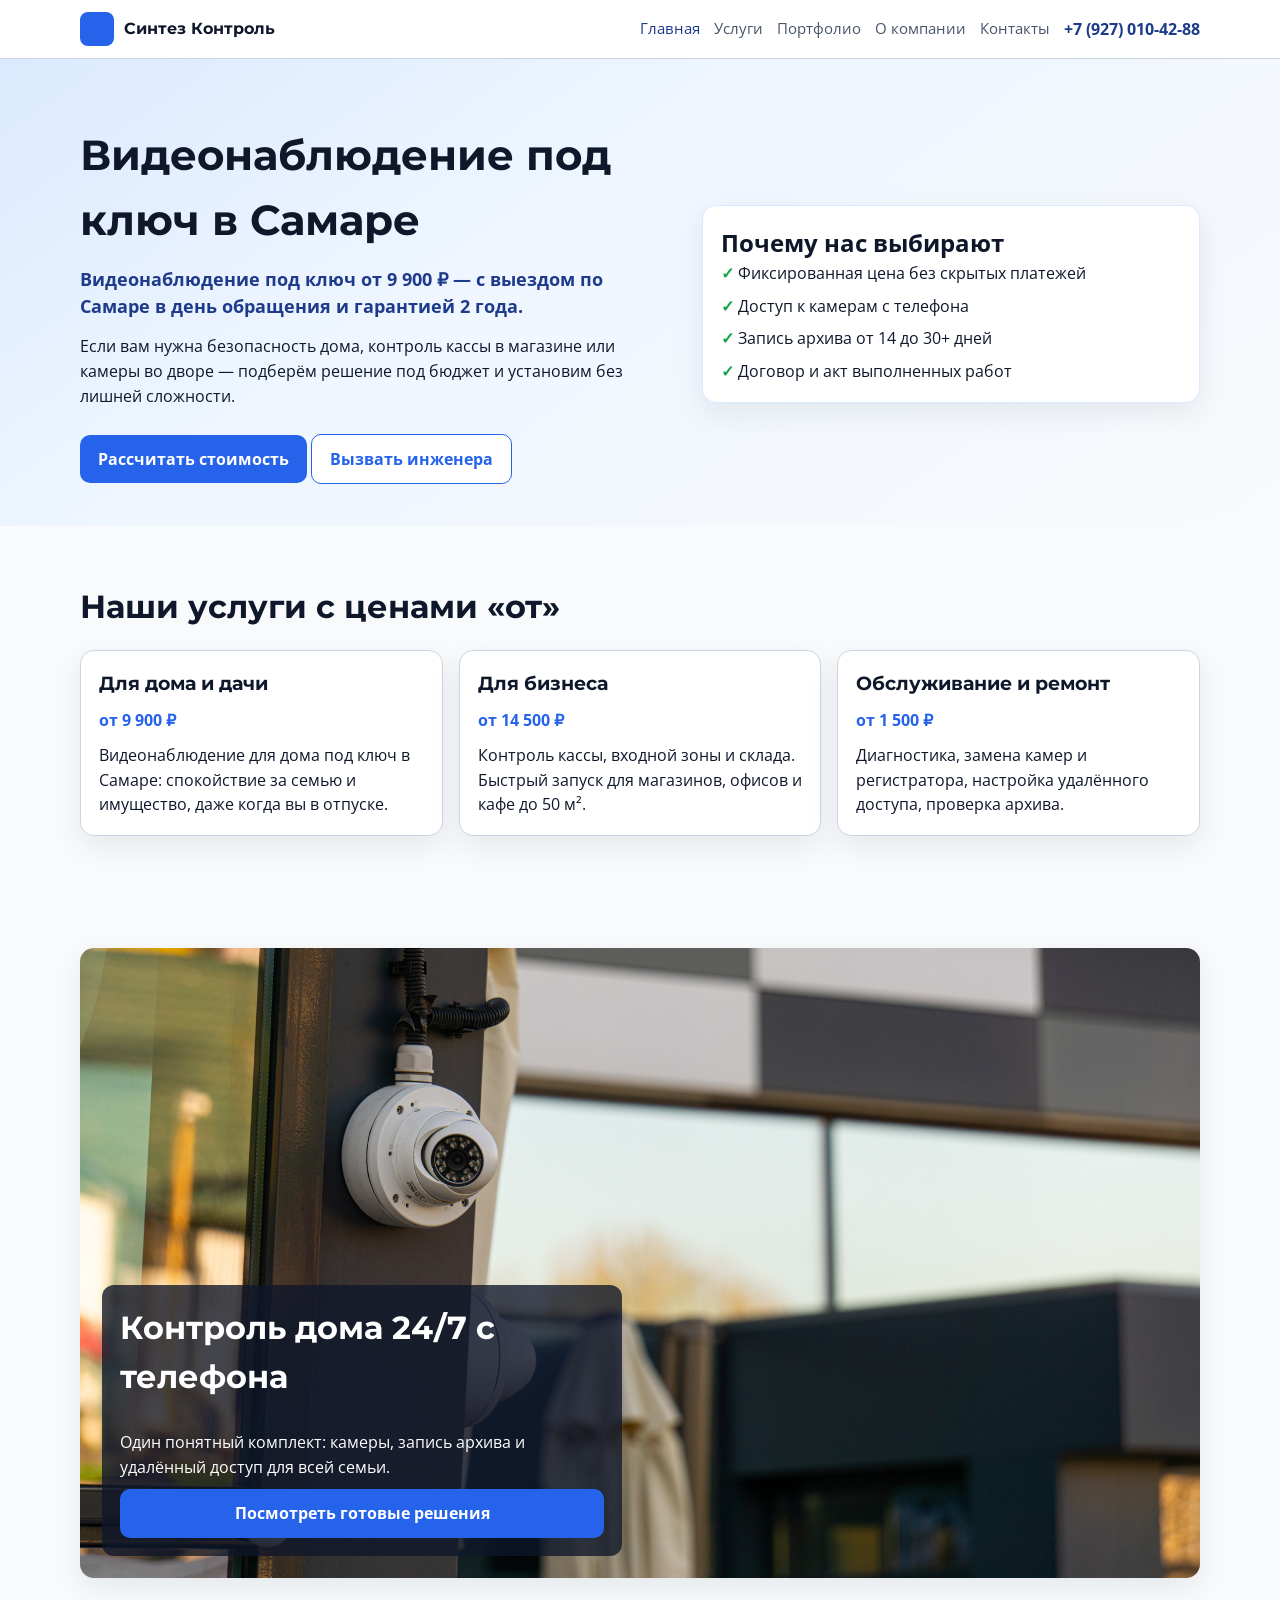
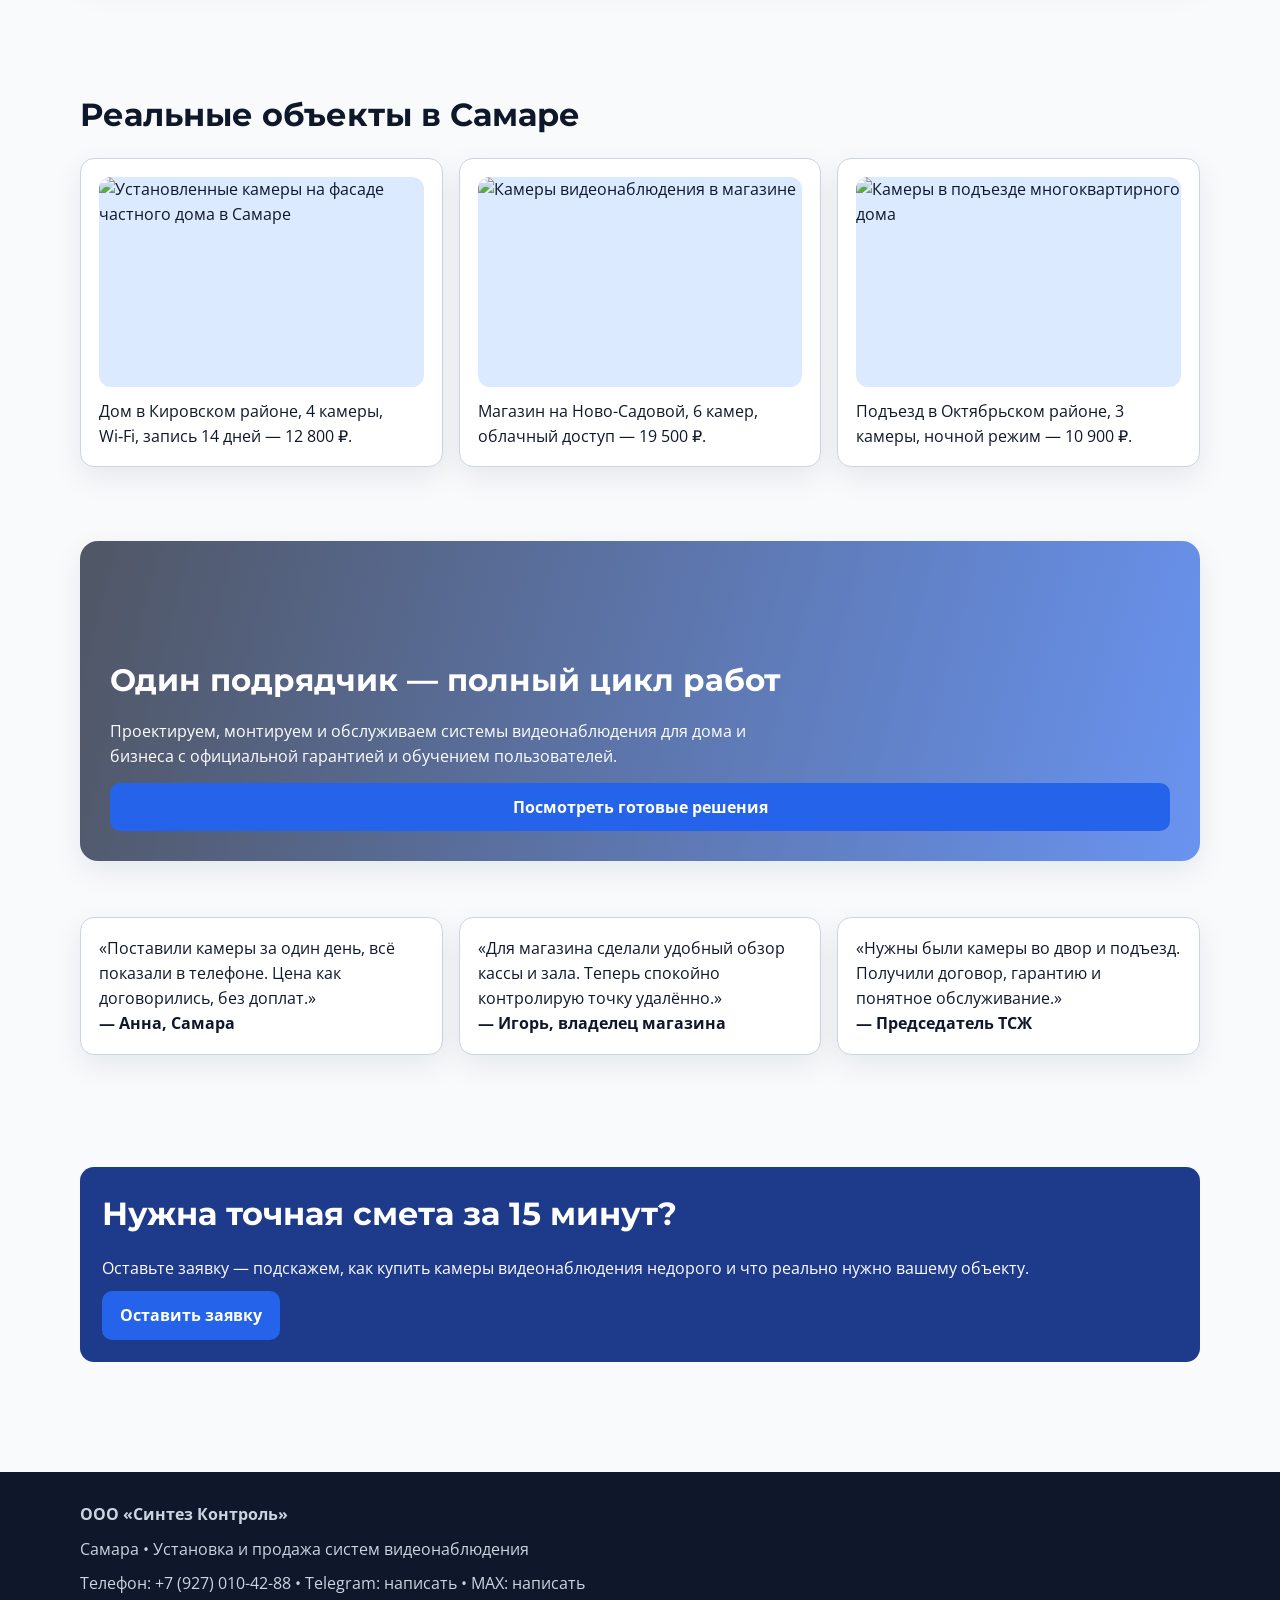
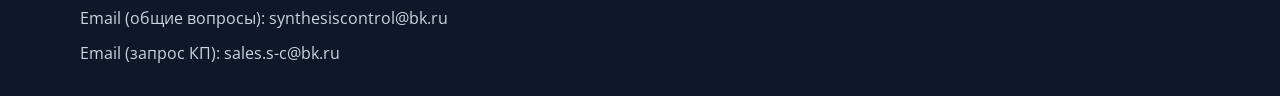
==== commit dfc5904f: "Redizain" ====
--- a/index.html
+++ b/index.html
@@ -37,17 +37,6 @@
       </div>
     </section>
 
-
-    <section class="hero-banner">
-      <div class="container">
-        <article class="banner-card" aria-label="Баннер с преимуществами">
-          <h2>Один подрядчик — полный цикл работ</h2>
-          <p>Проектируем, монтируем и обслуживаем системы видеонаблюдения для дома и бизнеса с официальной гарантией и обучением пользователей.</p>
-          <a class="btn btn-primary" href="services.html">Посмотреть готовые решения</a>
-        </article>
-      </div>
-    </section>
-
     <section class="section">
       <div class="container">
         <h2>Наши услуги с ценами «от»</h2>
@@ -74,7 +63,7 @@
     <section class="section">
       <div class="container">
         <article class="promo-banner">
-          <img src="https://images.unsplash.com/photo-1594904351111-a072f80b1a71?auto=format&fit=crop&w=1600&q=80" alt="Современный загородный дом с установленным видеонаблюдением">
+          <img src="image/_DSC5180-1-2.jpg" alt="Современный загородный дом с установленным видеонаблюдением">
           <div class="promo-banner__content">
             <h2>Контроль дома 24/7 с телефона</h2>
             <p>Один понятный комплект: камеры, запись архива и удалённый доступ для всей семьи.</p>
@@ -101,6 +90,16 @@
             <figcaption>Подъезд в Октябрьском районе, 3 камеры, ночной режим — 10 900 ₽.</figcaption>
           </figure>
         </div>
+      </div>
+    </section>
+
+    <section class="hero-banner">
+      <div class="container">
+        <article class="banner-card" aria-label="Баннер с преимуществами">
+          <h2>Один подрядчик — полный цикл работ</h2>
+          <p>Проектируем, монтируем и обслуживаем системы видеонаблюдения для дома и бизнеса с официальной гарантией и обучением пользователей.</p>
+          <a class="btn btn-primary" href="services.html">Посмотреть готовые решения</a>
+        </article>
       </div>
     </section>
 
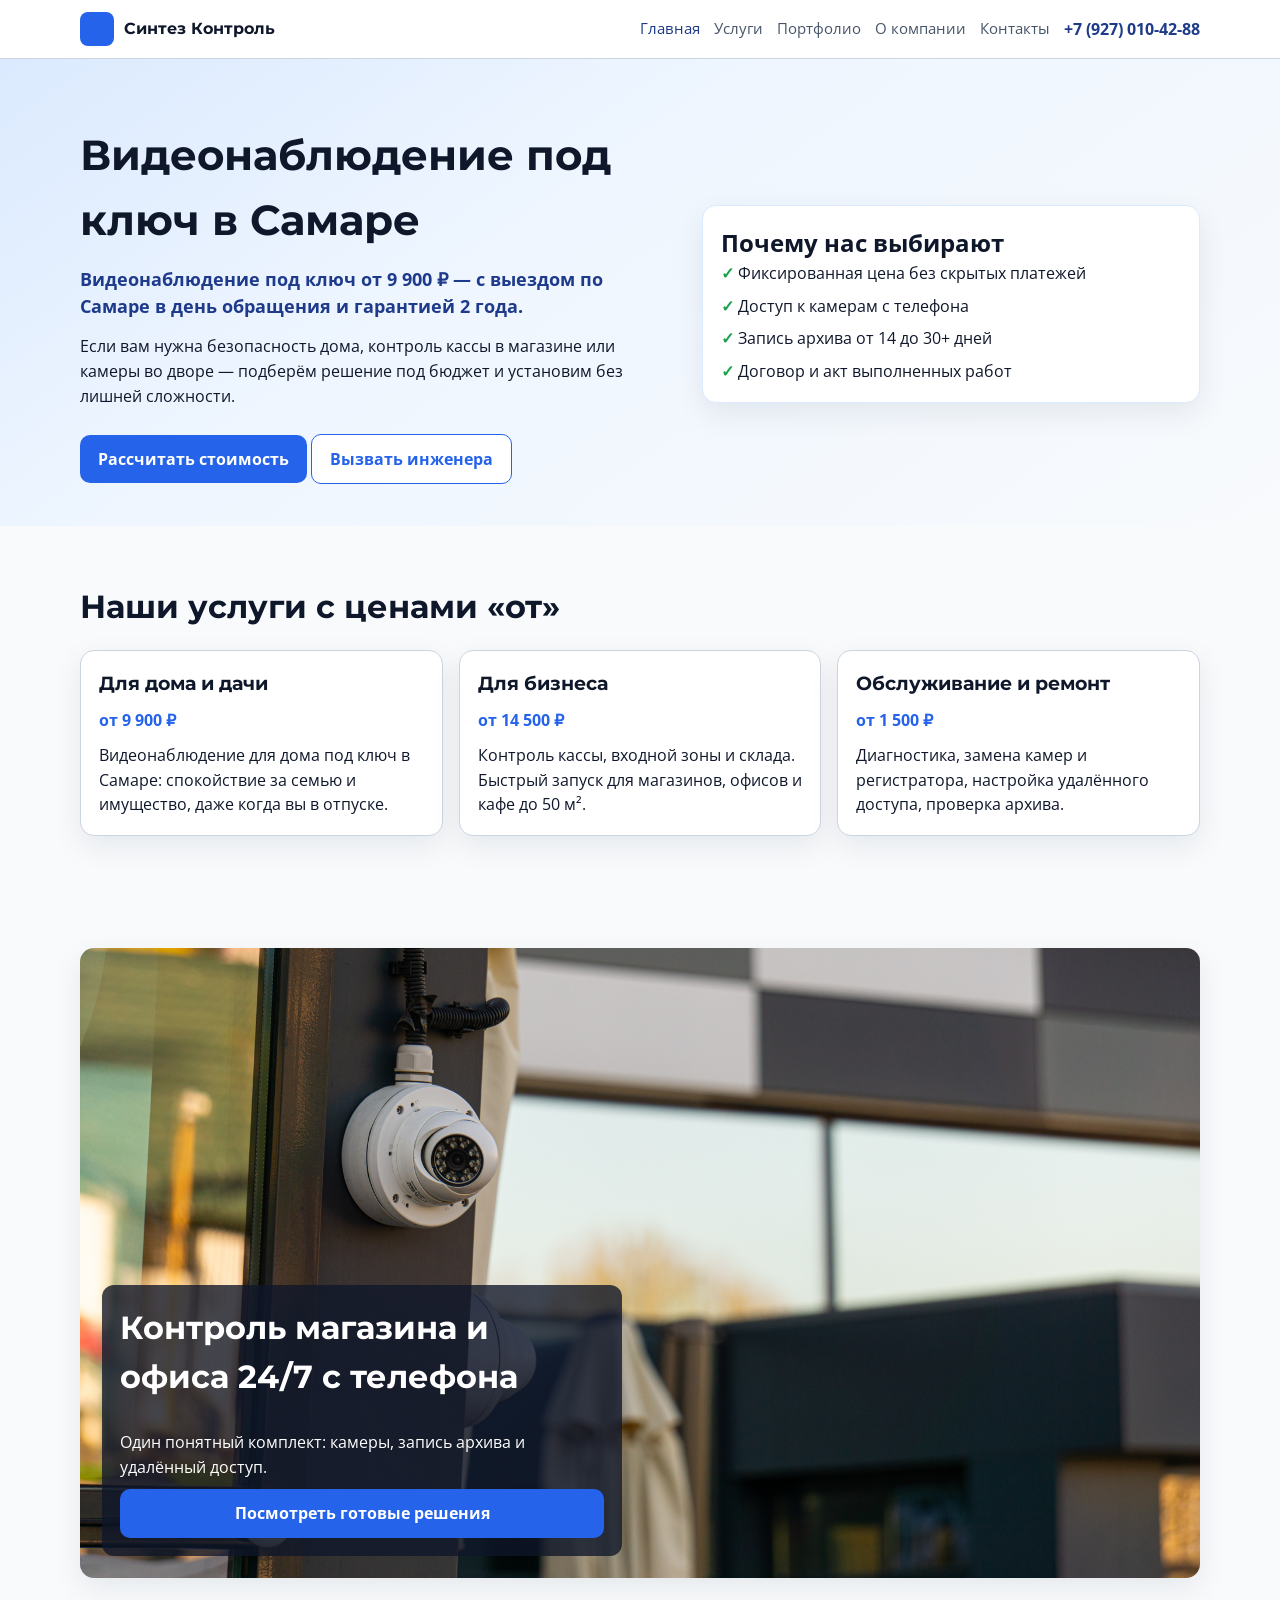
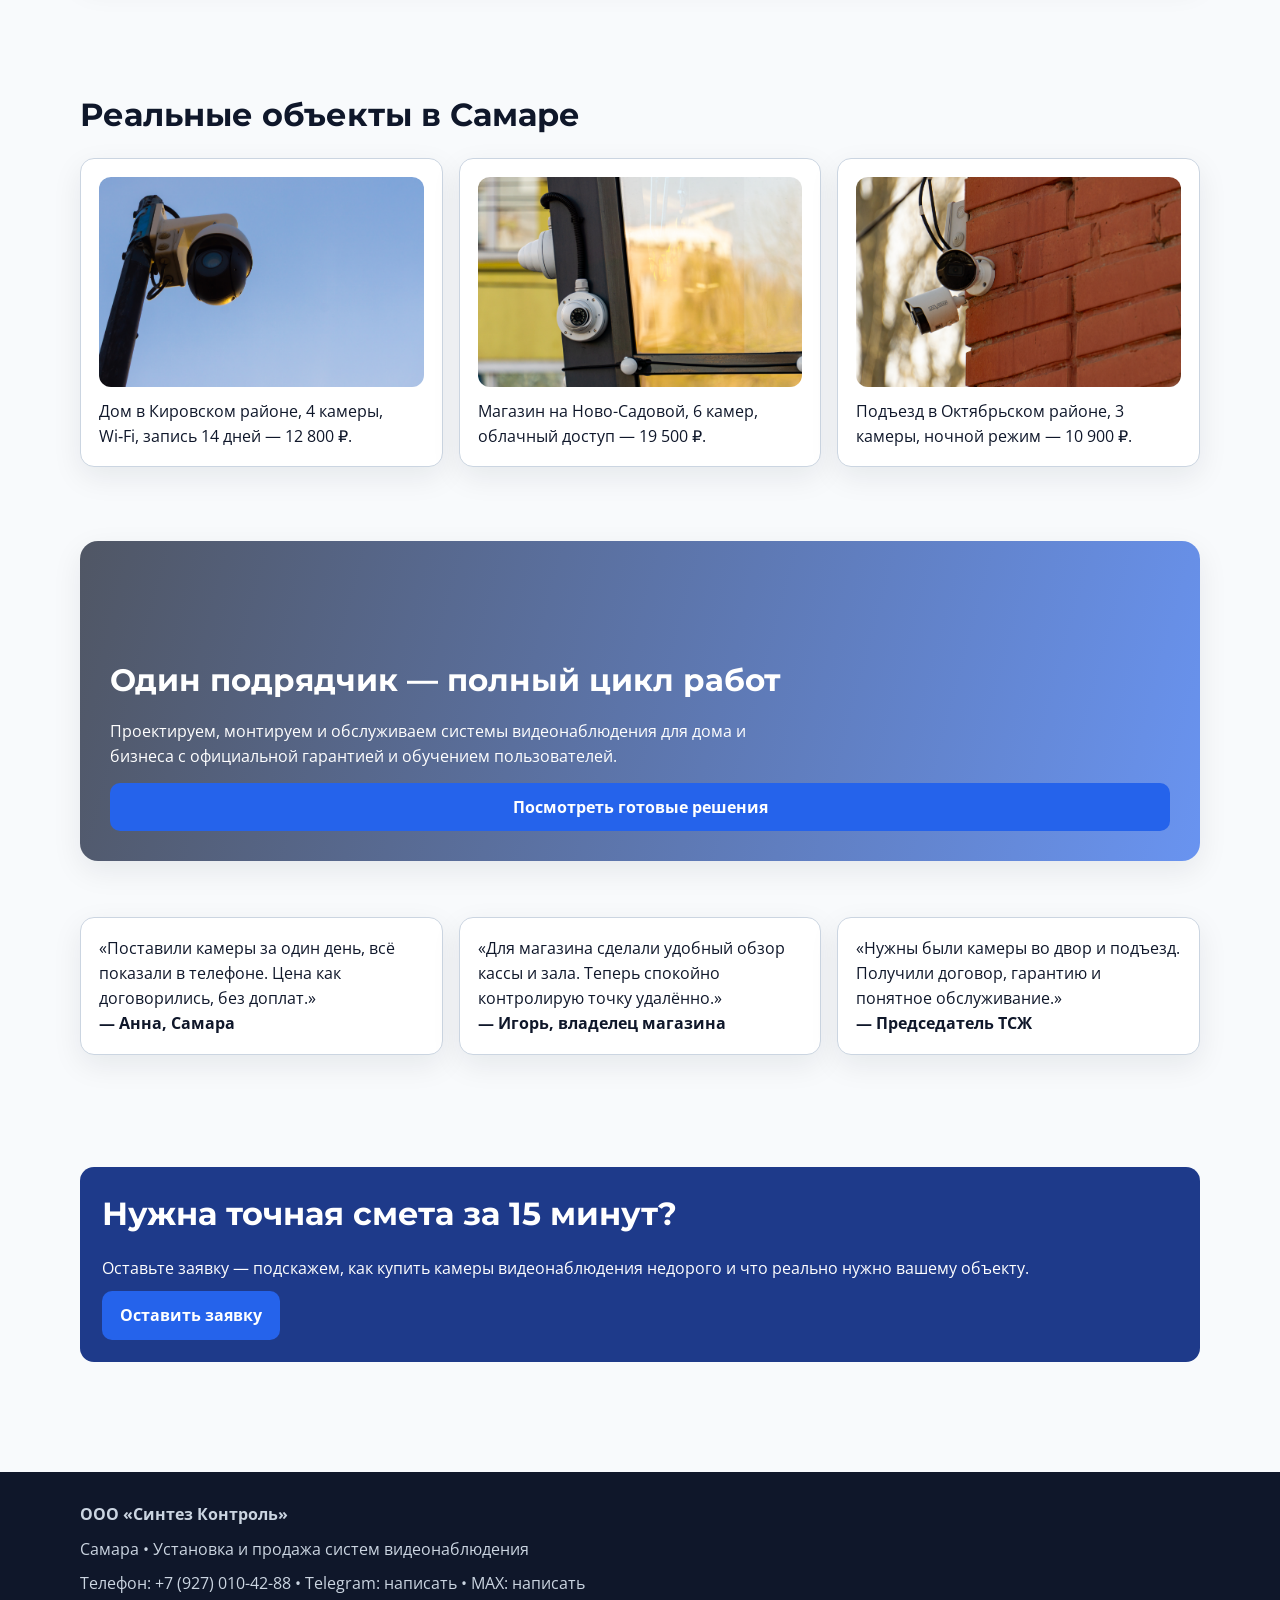
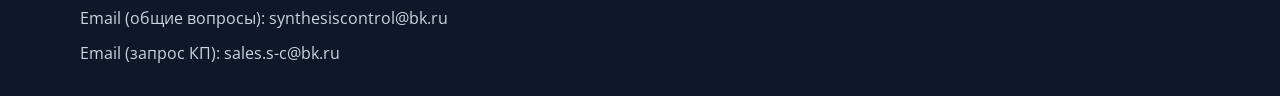
==== commit fb3a9c80: "new foto" ====
--- a/index.html
+++ b/index.html
@@ -63,10 +63,10 @@
     <section class="section">
       <div class="container">
         <article class="promo-banner">
-          <img src="image/_DSC5180-1-2.jpg" alt="Современный загородный дом с установленным видеонаблюдением">
+          <img src="images/DSC5180-1-2.jpg" alt="Современный загородный дом с установленным видеонаблюдением">
           <div class="promo-banner__content">
-            <h2>Контроль дома 24/7 с телефона</h2>
-            <p>Один понятный комплект: камеры, запись архива и удалённый доступ для всей семьи.</p>
+            <h2>Контроль магазина и офиса 24/7 с телефона</h2>
+            <p>Один понятный комплект: камеры, запись архива и удалённый доступ.</p>
             <a class="btn btn-primary" href="services.html">Посмотреть готовые решения</a>
           </div>
         </article>
@@ -78,15 +78,15 @@
         <h2>Реальные объекты в Самаре</h2>
         <div class="grid-3">
           <figure class="portfolio-card">
-            <div class="photo"><img src="https://images.unsplash.com/photo-1558002038-1055907df827?auto=format&fit=crop&w=900&q=60" alt="Установленные камеры на фасаде частного дома в Самаре"></div>
+            <div class="photo"><img src="images/DSC5240-1.jpg" alt="Установленные камеры на фасаде частного дома в Самаре"></div>
             <figcaption>Дом в Кировском районе, 4 камеры, Wi‑Fi, запись 14 дней — 12 800 ₽.</figcaption>
           </figure>
           <figure class="portfolio-card">
-            <div class="photo"><img src="https://images.unsplash.com/photo-1607082350899-7e105aa886ae?auto=format&fit=crop&w=900&q=60" alt="Камеры видеонаблюдения в магазине"></div>
+            <div class="photo"><img src="images/DSC5175-1.jpg" alt="Камеры видеонаблюдения в магазине"></div>
             <figcaption>Магазин на Ново-Садовой, 6 камер, облачный доступ — 19 500 ₽.</figcaption>
           </figure>
           <figure class="portfolio-card">
-            <div class="photo"><img src="https://images.unsplash.com/photo-1545259741-2ea3ebf61fa3?auto=format&fit=crop&w=900&q=60" alt="Камеры в подъезде многоквартирного дома"></div>
+            <div class="photo"><img src="images/DSC5246-1.jpg" alt="Камеры в подъезде многоквартирного дома"></div>
             <figcaption>Подъезд в Октябрьском районе, 3 камеры, ночной режим — 10 900 ₽.</figcaption>
           </figure>
         </div>
